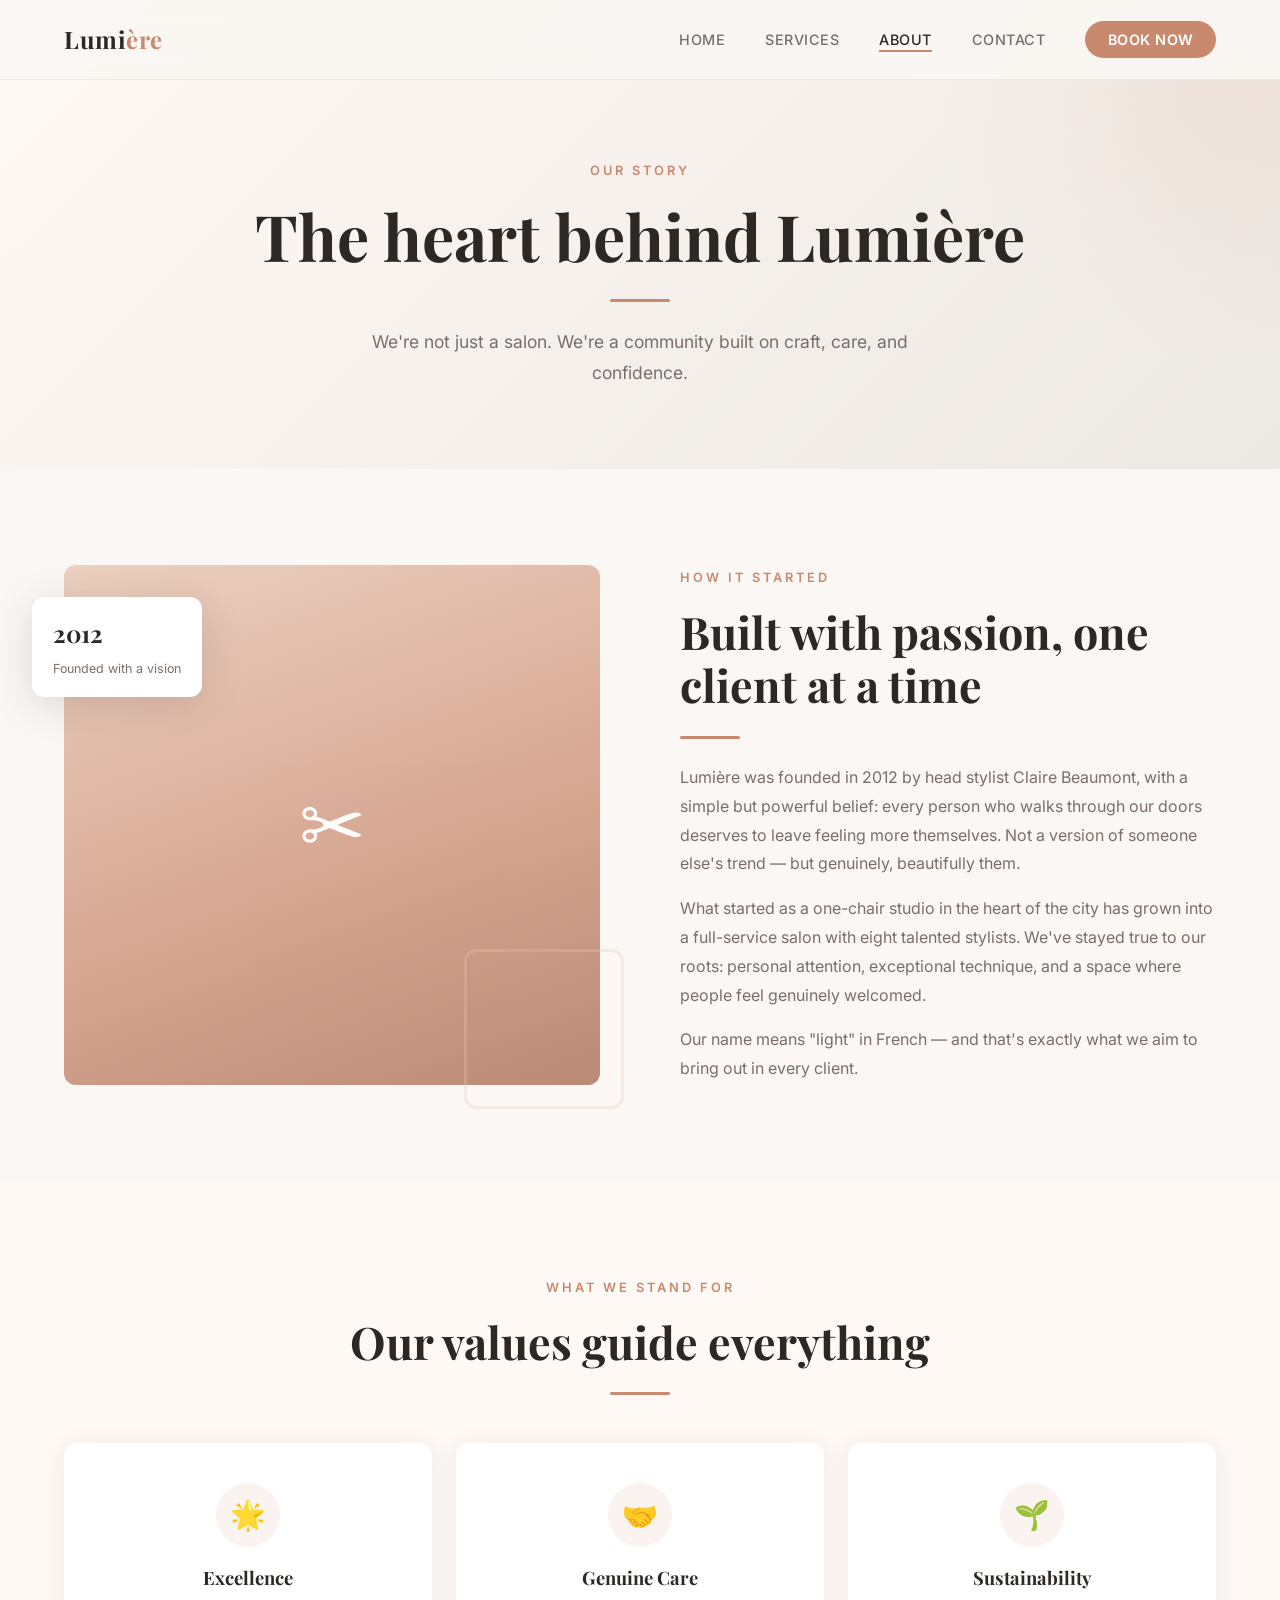
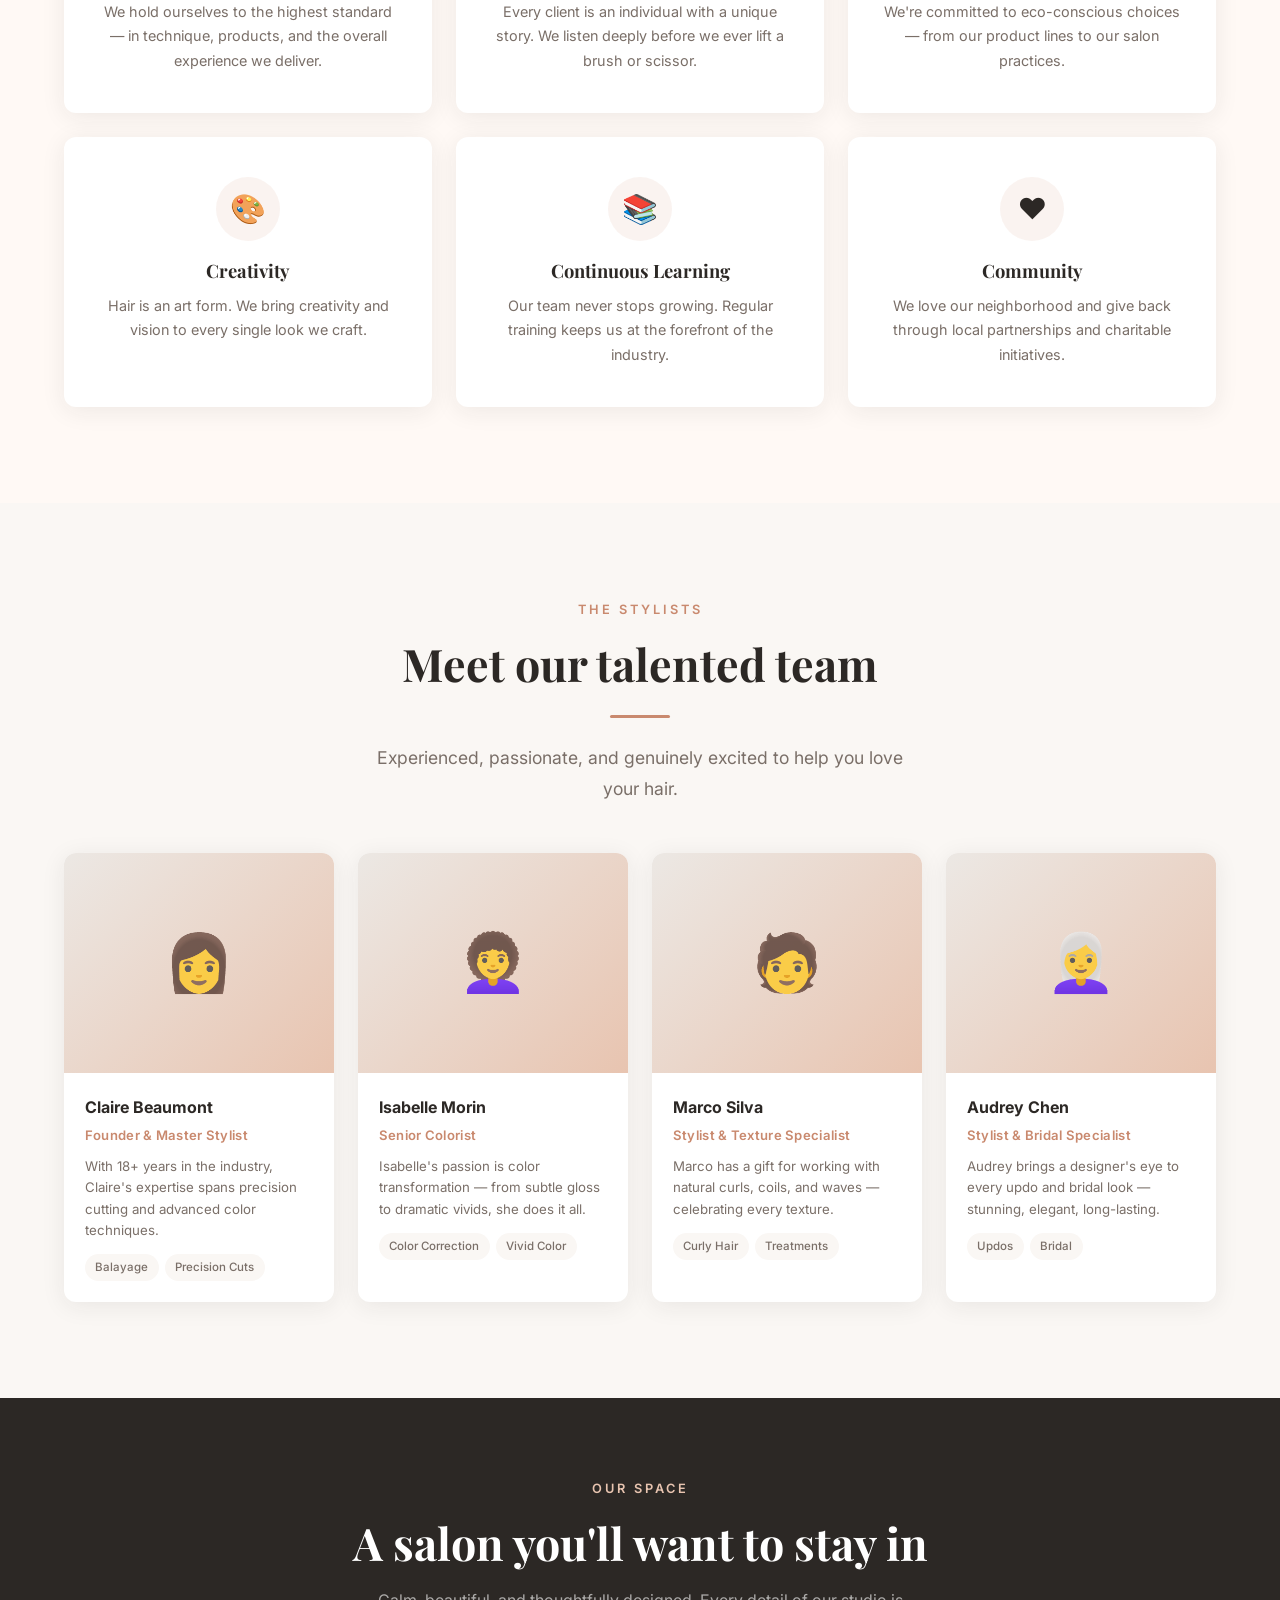
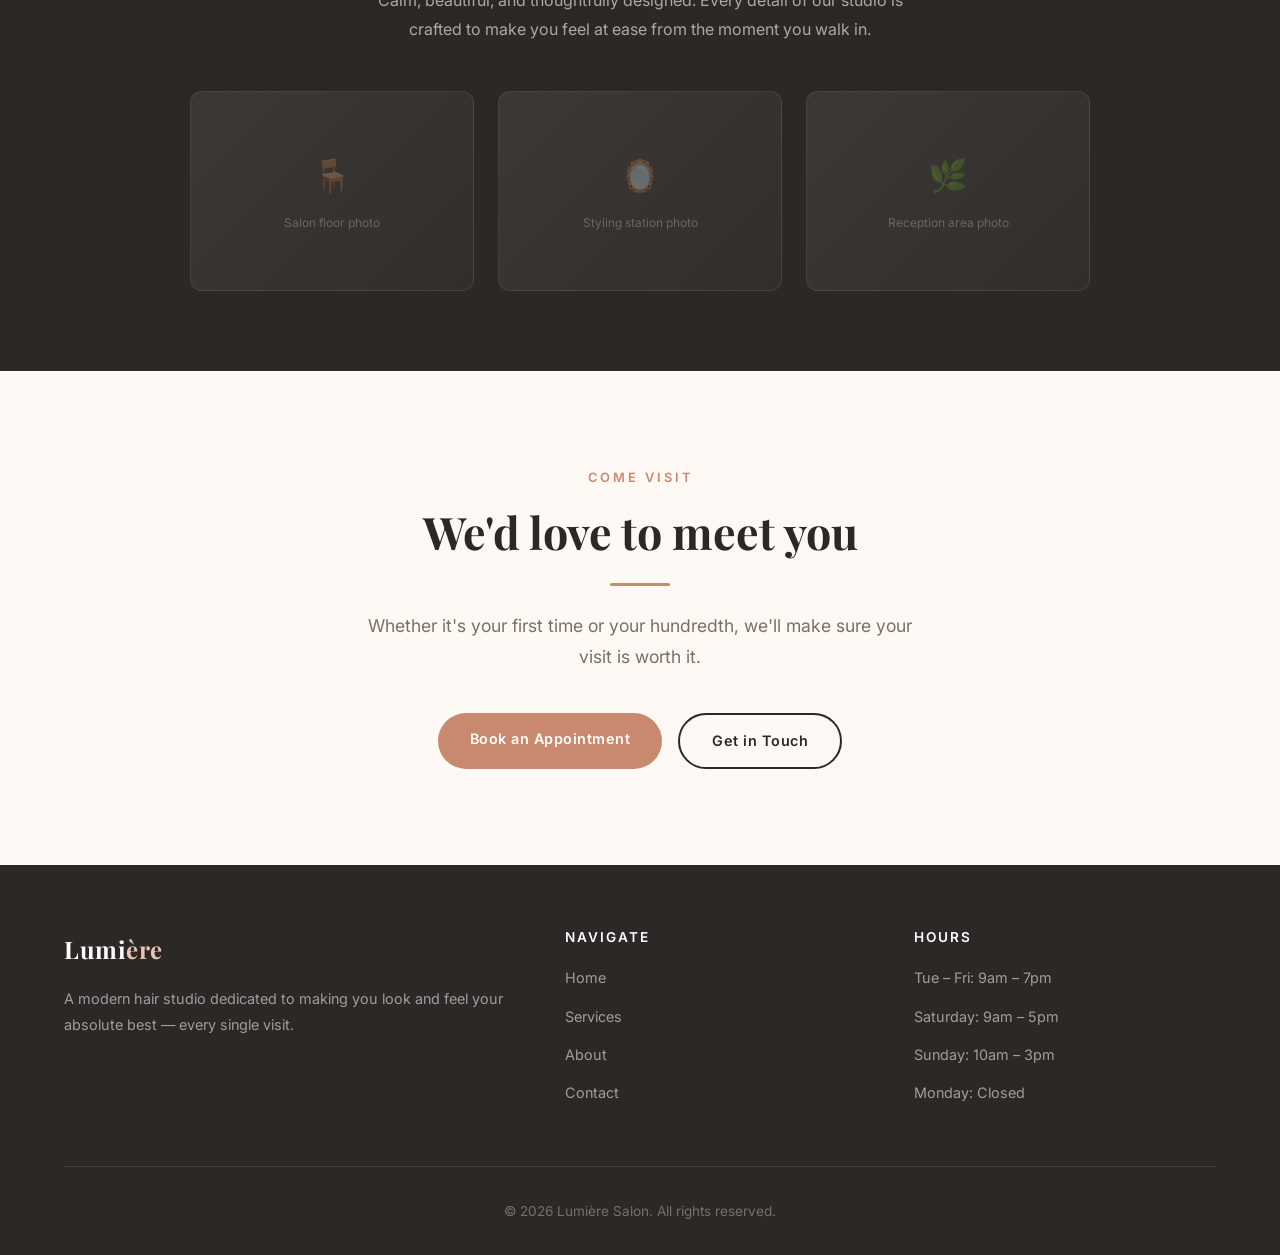
==== about.html @ b999a5ca "Add Lumière hair salon website (4 pages) Home, Services, About, and Contact pages with shared CSS an" ====
<!DOCTYPE html>
<html lang="en">
<head>
  <meta charset="UTF-8" />
  <meta name="viewport" content="width=device-width, initial-scale=1.0" />
  <title>About — Lumière Salon</title>
  <link rel="preconnect" href="https://fonts.googleapis.com" />
  <link href="https://fonts.googleapis.com/css2?family=Playfair+Display:wght@400;600;700&family=Inter:wght@300;400;500;600&display=swap" rel="stylesheet" />
  <link rel="stylesheet" href="styles.css" />
  <style>
    /* ===== STORY SECTION ===== */
    .story-grid {
      display: grid;
      grid-template-columns: 1fr 1fr;
      gap: 5rem;
      align-items: center;
      max-width: 1200px;
      margin: 0 auto;
    }

    .story-image {
      position: relative;
    }

    .story-img-main {
      width: 100%;
      height: 520px;
      background: linear-gradient(160deg, var(--blush) 0%, var(--rose) 60%, var(--deep-rose) 100%);
      border-radius: var(--radius);
      display: flex;
      flex-direction: column;
      align-items: center;
      justify-content: center;
      color: white;
      font-size: 5rem;
      opacity: 0.75;
    }

    .story-img-accent {
      position: absolute;
      bottom: -1.5rem;
      right: -1.5rem;
      width: 160px;
      height: 160px;
      border: 3px solid var(--blush);
      border-radius: var(--radius);
      opacity: 0.3;
    }

    .story-img-tag {
      position: absolute;
      top: 2rem;
      left: -2rem;
      background: white;
      border-radius: var(--radius);
      padding: 1rem 1.3rem;
      box-shadow: var(--shadow-hover);
    }

    .story-img-tag strong {
      display: block;
      font-size: 1.5rem;
      font-family: var(--font-serif);
      color: var(--charcoal);
    }

    .story-img-tag span {
      font-size: 0.78rem;
      color: var(--warm-gray);
    }

    .story-content .section-subtitle {
      margin-bottom: 1.5rem;
    }

    .story-content p + p {
      margin-top: 1rem;
    }

    /* ===== VALUES ===== */
    .values-section {
      background: var(--warm-white);
    }

    .values-grid {
      display: grid;
      grid-template-columns: repeat(3, 1fr);
      gap: 1.5rem;
      margin-top: 3rem;
    }

    .value-card {
      text-align: center;
      padding: 2.5rem 2rem;
      background: white;
      border-radius: var(--radius);
      box-shadow: var(--shadow);
      transition: transform var(--transition), box-shadow var(--transition);
    }

    .value-card:hover {
      transform: translateY(-6px);
      box-shadow: var(--shadow-hover);
    }

    .value-icon {
      width: 64px;
      height: 64px;
      background: rgba(201,137,110,0.1);
      border-radius: 50%;
      display: flex;
      align-items: center;
      justify-content: center;
      font-size: 1.8rem;
      margin: 0 auto 1.2rem;
    }

    .value-card h3 {
      margin-bottom: 0.7rem;
      font-size: 1.15rem;
    }

    .value-card p {
      font-size: 0.9rem;
      line-height: 1.7;
    }

    /* ===== TEAM ===== */
    .team-section {
      background: var(--cream);
    }

    .team-grid {
      display: grid;
      grid-template-columns: repeat(4, 1fr);
      gap: 1.5rem;
      margin-top: 3rem;
    }

    .team-card {
      background: white;
      border-radius: var(--radius);
      overflow: hidden;
      box-shadow: var(--shadow);
      transition: transform var(--transition), box-shadow var(--transition);
    }

    .team-card:hover {
      transform: translateY(-6px);
      box-shadow: var(--shadow-hover);
    }

    .team-photo {
      width: 100%;
      height: 220px;
      background: linear-gradient(135deg, var(--light-gray) 0%, var(--blush) 100%);
      display: flex;
      align-items: center;
      justify-content: center;
      font-size: 3.5rem;
      color: rgba(255,255,255,0.8);
    }

    .team-info {
      padding: 1.3rem;
    }

    .team-name {
      font-weight: 700;
      font-size: 1rem;
      color: var(--charcoal);
      margin-bottom: 0.2rem;
    }

    .team-role {
      font-size: 0.82rem;
      color: var(--rose);
      font-weight: 600;
      letter-spacing: 0.3px;
      margin-bottom: 0.6rem;
    }

    .team-bio {
      font-size: 0.83rem;
      color: var(--warm-gray);
      line-height: 1.6;
      margin: 0;
    }

    .team-specialty {
      display: flex;
      flex-wrap: wrap;
      gap: 0.4rem;
      margin-top: 0.8rem;
    }

    .specialty-tag {
      font-size: 0.72rem;
      background: var(--cream);
      color: var(--warm-gray);
      padding: 0.25rem 0.65rem;
      border-radius: 50px;
      font-weight: 500;
    }

    /* ===== STUDIO ===== */
    .studio-section {
      background: var(--charcoal);
      padding: 5rem 4rem;
      text-align: center;
    }

    .studio-section h2 {
      color: white;
      margin-bottom: 1rem;
    }

    .studio-section .section-label {
      color: var(--blush);
    }

    .studio-section p {
      color: rgba(255,255,255,0.6);
      max-width: 560px;
      margin: 0 auto 3rem;
    }

    .studio-grid {
      display: grid;
      grid-template-columns: repeat(3, 1fr);
      gap: 1.5rem;
      max-width: 900px;
      margin: 0 auto;
    }

    .studio-photo {
      height: 200px;
      border-radius: var(--radius);
      background: linear-gradient(135deg, rgba(255,255,255,0.08), rgba(255,255,255,0.03));
      border: 1px solid rgba(255,255,255,0.08);
      display: flex;
      align-items: center;
      justify-content: center;
      flex-direction: column;
      gap: 0.5rem;
      color: rgba(255,255,255,0.3);
      font-size: 2rem;
    }

    .studio-photo p {
      font-size: 0.75rem;
      color: rgba(255,255,255,0.25);
      margin: 0;
    }

    /* ===== RESPONSIVE ===== */
    @media (max-width: 1024px) {
      .team-grid {
        grid-template-columns: repeat(2, 1fr);
      }

      .values-grid {
        grid-template-columns: 1fr 1fr;
      }
    }

    @media (max-width: 768px) {
      .story-grid {
        grid-template-columns: 1fr;
        gap: 2.5rem;
      }

      .story-image {
        display: none;
      }

      .studio-grid {
        grid-template-columns: 1fr 1fr;
      }

      .studio-section {
        padding: 3.5rem 1.5rem;
      }
    }

    @media (max-width: 600px) {
      .team-grid {
        grid-template-columns: 1fr;
      }

      .values-grid {
        grid-template-columns: 1fr;
      }

      .studio-grid {
        grid-template-columns: 1fr;
      }
    }
  </style>
</head>
<body>

  <!-- NAVIGATION -->
  <nav>
    <a href="index.html" class="nav-logo">Lumi<span>ère</span></a>
    <ul class="nav-links" id="navLinks">
      <li><a href="index.html">Home</a></li>
      <li><a href="services.html">Services</a></li>
      <li><a href="about.html" class="active">About</a></li>
      <li><a href="contact.html">Contact</a></li>
      <li><a href="contact.html#booking" class="nav-cta">Book Now</a></li>
    </ul>
    <div class="hamburger" id="hamburger" onclick="toggleNav()">
      <span></span><span></span><span></span>
    </div>
  </nav>

  <!-- PAGE HERO -->
  <section class="page-hero">
    <div class="section-label">Our Story</div>
    <h1>The heart behind Lumière</h1>
    <div class="divider"></div>
    <p class="section-subtitle">We're not just a salon. We're a community built on craft, care, and confidence.</p>
  </section>

  <!-- STORY -->
  <section class="section">
    <div class="story-grid">
      <div class="story-image">
        <div class="story-img-main">✂</div>
        <div class="story-img-accent"></div>
        <div class="story-img-tag">
          <strong>2012</strong>
          <span>Founded with a vision</span>
        </div>
      </div>
      <div class="story-content fade-in">
        <div class="section-label">How It Started</div>
        <h2 class="section-title">Built with passion, one client at a time</h2>
        <div class="divider divider-left"></div>
        <p>Lumière was founded in 2012 by head stylist Claire Beaumont, with a simple but powerful belief: every person who walks through our doors deserves to leave feeling more themselves. Not a version of someone else's trend — but genuinely, beautifully them.</p>
        <p>What started as a one-chair studio in the heart of the city has grown into a full-service salon with eight talented stylists. We've stayed true to our roots: personal attention, exceptional technique, and a space where people feel genuinely welcomed.</p>
        <p>Our name means "light" in French — and that's exactly what we aim to bring out in every client.</p>
      </div>
    </div>
  </section>

  <!-- VALUES -->
  <section class="section values-section">
    <div class="container">
      <div class="text-center">
        <div class="section-label">What We Stand For</div>
        <h2 class="section-title">Our values guide everything</h2>
        <div class="divider"></div>
      </div>
      <div class="values-grid">
        <div class="value-card fade-in">
          <div class="value-icon">🌟</div>
          <h3>Excellence</h3>
          <p>We hold ourselves to the highest standard — in technique, products, and the overall experience we deliver.</p>
        </div>
        <div class="value-card fade-in">
          <div class="value-icon">🤝</div>
          <h3>Genuine Care</h3>
          <p>Every client is an individual with a unique story. We listen deeply before we ever lift a brush or scissor.</p>
        </div>
        <div class="value-card fade-in">
          <div class="value-icon">🌱</div>
          <h3>Sustainability</h3>
          <p>We're committed to eco-conscious choices — from our product lines to our salon practices.</p>
        </div>
        <div class="value-card fade-in">
          <div class="value-icon">🎨</div>
          <h3>Creativity</h3>
          <p>Hair is an art form. We bring creativity and vision to every single look we craft.</p>
        </div>
        <div class="value-card fade-in">
          <div class="value-icon">📚</div>
          <h3>Continuous Learning</h3>
          <p>Our team never stops growing. Regular training keeps us at the forefront of the industry.</p>
        </div>
        <div class="value-card fade-in">
          <div class="value-icon">❤️</div>
          <h3>Community</h3>
          <p>We love our neighborhood and give back through local partnerships and charitable initiatives.</p>
        </div>
      </div>
    </div>
  </section>

  <!-- TEAM -->
  <section class="section team-section">
    <div class="container">
      <div class="text-center">
        <div class="section-label">The Stylists</div>
        <h2 class="section-title">Meet our talented team</h2>
        <div class="divider"></div>
        <p class="section-subtitle">Experienced, passionate, and genuinely excited to help you love your hair.</p>
      </div>
      <div class="team-grid">
        <div class="team-card fade-in">
          <div class="team-photo">👩</div>
          <div class="team-info">
            <div class="team-name">Claire Beaumont</div>
            <div class="team-role">Founder & Master Stylist</div>
            <p class="team-bio">With 18+ years in the industry, Claire's expertise spans precision cutting and advanced color techniques.</p>
            <div class="team-specialty">
              <span class="specialty-tag">Balayage</span>
              <span class="specialty-tag">Precision Cuts</span>
            </div>
          </div>
        </div>
        <div class="team-card fade-in">
          <div class="team-photo">👩‍🦱</div>
          <div class="team-info">
            <div class="team-name">Isabelle Morin</div>
            <div class="team-role">Senior Colorist</div>
            <p class="team-bio">Isabelle's passion is color transformation — from subtle gloss to dramatic vivids, she does it all.</p>
            <div class="team-specialty">
              <span class="specialty-tag">Color Correction</span>
              <span class="specialty-tag">Vivid Color</span>
            </div>
          </div>
        </div>
        <div class="team-card fade-in">
          <div class="team-photo">🧑</div>
          <div class="team-info">
            <div class="team-name">Marco Silva</div>
            <div class="team-role">Stylist & Texture Specialist</div>
            <p class="team-bio">Marco has a gift for working with natural curls, coils, and waves — celebrating every texture.</p>
            <div class="team-specialty">
              <span class="specialty-tag">Curly Hair</span>
              <span class="specialty-tag">Treatments</span>
            </div>
          </div>
        </div>
        <div class="team-card fade-in">
          <div class="team-photo">👩‍🦳</div>
          <div class="team-info">
            <div class="team-name">Audrey Chen</div>
            <div class="team-role">Stylist & Bridal Specialist</div>
            <p class="team-bio">Audrey brings a designer's eye to every updo and bridal look — stunning, elegant, long-lasting.</p>
            <div class="team-specialty">
              <span class="specialty-tag">Updos</span>
              <span class="specialty-tag">Bridal</span>
            </div>
          </div>
        </div>
      </div>
    </div>
  </section>

  <!-- STUDIO PHOTOS -->
  <section class="studio-section">
    <div class="section-label">Our Space</div>
    <h2>A salon you'll want to stay in</h2>
    <p>Calm, beautiful, and thoughtfully designed. Every detail of our studio is crafted to make you feel at ease from the moment you walk in.</p>
    <div class="studio-grid">
      <div class="studio-photo fade-in">
        <div>🪑</div>
        <p>Salon floor photo</p>
      </div>
      <div class="studio-photo fade-in">
        <div>🪞</div>
        <p>Styling station photo</p>
      </div>
      <div class="studio-photo fade-in">
        <div>🌿</div>
        <p>Reception area photo</p>
      </div>
    </div>
  </section>

  <!-- CTA -->
  <section class="section text-center" style="background: var(--warm-white);">
    <div class="container">
      <div class="section-label">Come Visit</div>
      <h2 class="section-title">We'd love to meet you</h2>
      <div class="divider"></div>
      <p class="section-subtitle">Whether it's your first time or your hundredth, we'll make sure your visit is worth it.</p>
      <div style="display:flex; gap:1rem; justify-content:center; flex-wrap:wrap;">
        <a href="contact.html#booking" class="btn btn-primary">Book an Appointment</a>
        <a href="contact.html" class="btn btn-outline">Get in Touch</a>
      </div>
    </div>
  </section>

  <!-- FOOTER -->
  <footer>
    <div class="footer-grid">
      <div class="footer-brand">
        <a href="index.html" class="nav-logo">Lumi<span style="color:var(--blush)">ère</span></a>
        <p>A modern hair studio dedicated to making you look and feel your absolute best — every single visit.</p>
      </div>
      <div class="footer-col">
        <h4>Navigate</h4>
        <ul>
          <li><a href="index.html">Home</a></li>
          <li><a href="services.html">Services</a></li>
          <li><a href="about.html">About</a></li>
          <li><a href="contact.html">Contact</a></li>
        </ul>
      </div>
      <div class="footer-col">
        <h4>Hours</h4>
        <ul>
          <li><a>Tue – Fri: 9am – 7pm</a></li>
          <li><a>Saturday: 9am – 5pm</a></li>
          <li><a>Sunday: 10am – 3pm</a></li>
          <li><a>Monday: Closed</a></li>
        </ul>
      </div>
    </div>
    <div class="footer-bottom">
      <p>© 2026 Lumière Salon. All rights reserved.</p>
    </div>
  </footer>

  <script src="main.js"></script>
</body>
</html>
---- styles.css ----
/* ===== RESET & BASE ===== */
*, *::before, *::after {
  box-sizing: border-box;
  margin: 0;
  padding: 0;
}

:root {
  --cream: #faf7f4;
  --warm-white: #fff9f5;
  --blush: #e8c4b0;
  --rose: #c9896e;
  --deep-rose: #a5664d;
  --charcoal: #2c2825;
  --warm-gray: #7a6f68;
  --light-gray: #ece8e4;
  --gold: #c9a96e;

  --font-serif: 'Playfair Display', Georgia, serif;
  --font-sans: 'Inter', 'Helvetica Neue', Arial, sans-serif;

  --transition: 0.3s ease;
  --shadow: 0 4px 24px rgba(44, 40, 37, 0.08);
  --shadow-hover: 0 8px 40px rgba(44, 40, 37, 0.15);
  --radius: 12px;
}

html {
  scroll-behavior: smooth;
}

body {
  font-family: var(--font-sans);
  background-color: var(--cream);
  color: var(--charcoal);
  line-height: 1.7;
  font-size: 16px;
}

img {
  max-width: 100%;
  display: block;
}

a {
  color: inherit;
  text-decoration: none;
}

/* ===== TYPOGRAPHY ===== */
h1, h2, h3, h4 {
  font-family: var(--font-serif);
  line-height: 1.2;
  color: var(--charcoal);
}

h1 { font-size: clamp(2.5rem, 5vw, 4rem); }
h2 { font-size: clamp(1.8rem, 3.5vw, 2.8rem); }
h3 { font-size: clamp(1.2rem, 2vw, 1.6rem); }

p {
  color: var(--warm-gray);
  line-height: 1.8;
}

/* ===== NAVIGATION ===== */
nav {
  position: fixed;
  top: 0;
  left: 0;
  right: 0;
  z-index: 100;
  display: flex;
  align-items: center;
  justify-content: space-between;
  padding: 1.2rem 4rem;
  background: rgba(250, 247, 244, 0.92);
  backdrop-filter: blur(12px);
  border-bottom: 1px solid rgba(232, 196, 176, 0.3);
  transition: var(--transition);
}

.nav-logo {
  font-family: var(--font-serif);
  font-size: 1.5rem;
  font-weight: 700;
  color: var(--charcoal);
  letter-spacing: 0.5px;
}

.nav-logo span {
  color: var(--rose);
}

.nav-links {
  display: flex;
  list-style: none;
  gap: 2.5rem;
  align-items: center;
}

.nav-links a {
  font-size: 0.9rem;
  font-weight: 500;
  letter-spacing: 0.5px;
  text-transform: uppercase;
  color: var(--warm-gray);
  transition: color var(--transition);
  position: relative;
}

.nav-links a::after {
  content: '';
  position: absolute;
  bottom: -4px;
  left: 0;
  width: 0;
  height: 2px;
  background: var(--rose);
  transition: width var(--transition);
}

.nav-links a:hover,
.nav-links a.active {
  color: var(--charcoal);
}

.nav-links a:hover::after,
.nav-links a.active::after {
  width: 100%;
}

.nav-cta {
  background: var(--rose) !important;
  color: white !important;
  padding: 0.6rem 1.4rem;
  border-radius: 50px;
  font-weight: 600 !important;
  transition: background var(--transition), transform var(--transition) !important;
}

.nav-cta:hover {
  background: var(--deep-rose) !important;
  transform: translateY(-1px);
}

.nav-cta::after {
  display: none !important;
}

.hamburger {
  display: none;
  flex-direction: column;
  gap: 5px;
  cursor: pointer;
  padding: 4px;
}

.hamburger span {
  display: block;
  width: 24px;
  height: 2px;
  background: var(--charcoal);
  transition: var(--transition);
}

/* ===== BUTTONS ===== */
.btn {
  display: inline-block;
  padding: 0.85rem 2rem;
  border-radius: 50px;
  font-weight: 600;
  font-size: 0.9rem;
  letter-spacing: 0.5px;
  cursor: pointer;
  transition: all var(--transition);
  border: none;
}

.btn-primary {
  background: var(--rose);
  color: white;
}

.btn-primary:hover {
  background: var(--deep-rose);
  transform: translateY(-2px);
  box-shadow: 0 6px 20px rgba(201, 137, 110, 0.4);
}

.btn-outline {
  background: transparent;
  color: var(--charcoal);
  border: 2px solid var(--charcoal);
}

.btn-outline:hover {
  background: var(--charcoal);
  color: white;
  transform: translateY(-2px);
}

.btn-light {
  background: white;
  color: var(--charcoal);
}

.btn-light:hover {
  background: var(--cream);
  transform: translateY(-2px);
  box-shadow: var(--shadow-hover);
}

/* ===== SECTION LAYOUT ===== */
.section {
  padding: 6rem 4rem;
}

.section-sm {
  padding: 4rem 4rem;
}

.container {
  max-width: 1200px;
  margin: 0 auto;
}

.section-label {
  font-size: 0.8rem;
  font-weight: 600;
  letter-spacing: 3px;
  text-transform: uppercase;
  color: var(--rose);
  margin-bottom: 1rem;
}

.section-title {
  margin-bottom: 1.2rem;
}

.section-subtitle {
  font-size: 1.1rem;
  max-width: 560px;
  margin-bottom: 2.5rem;
}

.text-center {
  text-align: center;
}

.text-center .section-subtitle {
  margin-left: auto;
  margin-right: auto;
}

/* ===== PAGE HERO (inner pages) ===== */
.page-hero {
  padding: 10rem 4rem 5rem;
  background: linear-gradient(135deg, var(--warm-white) 0%, var(--light-gray) 100%);
  text-align: center;
  position: relative;
  overflow: hidden;
}

.page-hero::before {
  content: '';
  position: absolute;
  top: -50%;
  right: -20%;
  width: 600px;
  height: 600px;
  border-radius: 50%;
  background: radial-gradient(circle, rgba(232,196,176,0.25) 0%, transparent 70%);
}

.page-hero .section-subtitle {
  margin: 0 auto;
}

/* ===== DIVIDER ===== */
.divider {
  width: 60px;
  height: 3px;
  background: var(--rose);
  border-radius: 2px;
  margin: 1.5rem auto;
}

.divider-left {
  margin-left: 0;
}

/* ===== CARDS ===== */
.card {
  background: white;
  border-radius: var(--radius);
  padding: 2rem;
  box-shadow: var(--shadow);
  transition: transform var(--transition), box-shadow var(--transition);
}

.card:hover {
  transform: translateY(-6px);
  box-shadow: var(--shadow-hover);
}

/* ===== FOOTER ===== */
footer {
  background: var(--charcoal);
  color: rgba(255,255,255,0.7);
  padding: 4rem 4rem 2rem;
}

.footer-grid {
  display: grid;
  grid-template-columns: 1.5fr 1fr 1fr;
  gap: 3rem;
  max-width: 1200px;
  margin: 0 auto 3rem;
}

.footer-brand .nav-logo {
  color: white;
  display: block;
  margin-bottom: 1rem;
}

.footer-brand p {
  color: rgba(255,255,255,0.55);
  font-size: 0.9rem;
  line-height: 1.8;
}

.footer-col h4 {
  color: white;
  font-family: var(--font-sans);
  font-size: 0.85rem;
  font-weight: 600;
  letter-spacing: 2px;
  text-transform: uppercase;
  margin-bottom: 1.2rem;
}

.footer-col ul {
  list-style: none;
}

.footer-col ul li {
  margin-bottom: 0.7rem;
}

.footer-col ul li a {
  color: rgba(255,255,255,0.55);
  font-size: 0.9rem;
  transition: color var(--transition);
}

.footer-col ul li a:hover {
  color: var(--blush);
}

.footer-bottom {
  border-top: 1px solid rgba(255,255,255,0.1);
  padding-top: 2rem;
  text-align: center;
  font-size: 0.85rem;
  color: rgba(255,255,255,0.35);
  max-width: 1200px;
  margin: 0 auto;
}

/* ===== ANIMATIONS ===== */
.fade-in {
  opacity: 0;
  transform: translateY(24px);
  transition: opacity 0.7s ease, transform 0.7s ease;
}

.fade-in.visible {
  opacity: 1;
  transform: translateY(0);
}

/* ===== RESPONSIVE ===== */
@media (max-width: 900px) {
  nav {
    padding: 1.2rem 2rem;
  }

  .nav-links {
    display: none;
    flex-direction: column;
    position: absolute;
    top: 100%;
    left: 0;
    right: 0;
    background: var(--cream);
    padding: 2rem;
    gap: 1.5rem;
    border-bottom: 1px solid var(--light-gray);
    box-shadow: var(--shadow);
  }

  .nav-links.open {
    display: flex;
  }

  .hamburger {
    display: flex;
  }

  .section, .section-sm {
    padding: 4rem 2rem;
  }

  .page-hero {
    padding: 8rem 2rem 4rem;
  }

  .footer-grid {
    grid-template-columns: 1fr 1fr;
    padding: 0 0;
  }

  footer {
    padding: 3rem 2rem 2rem;
  }
}

@media (max-width: 600px) {
  .footer-grid {
    grid-template-columns: 1fr;
  }

  .section, .section-sm {
    padding: 3rem 1.5rem;
  }
}
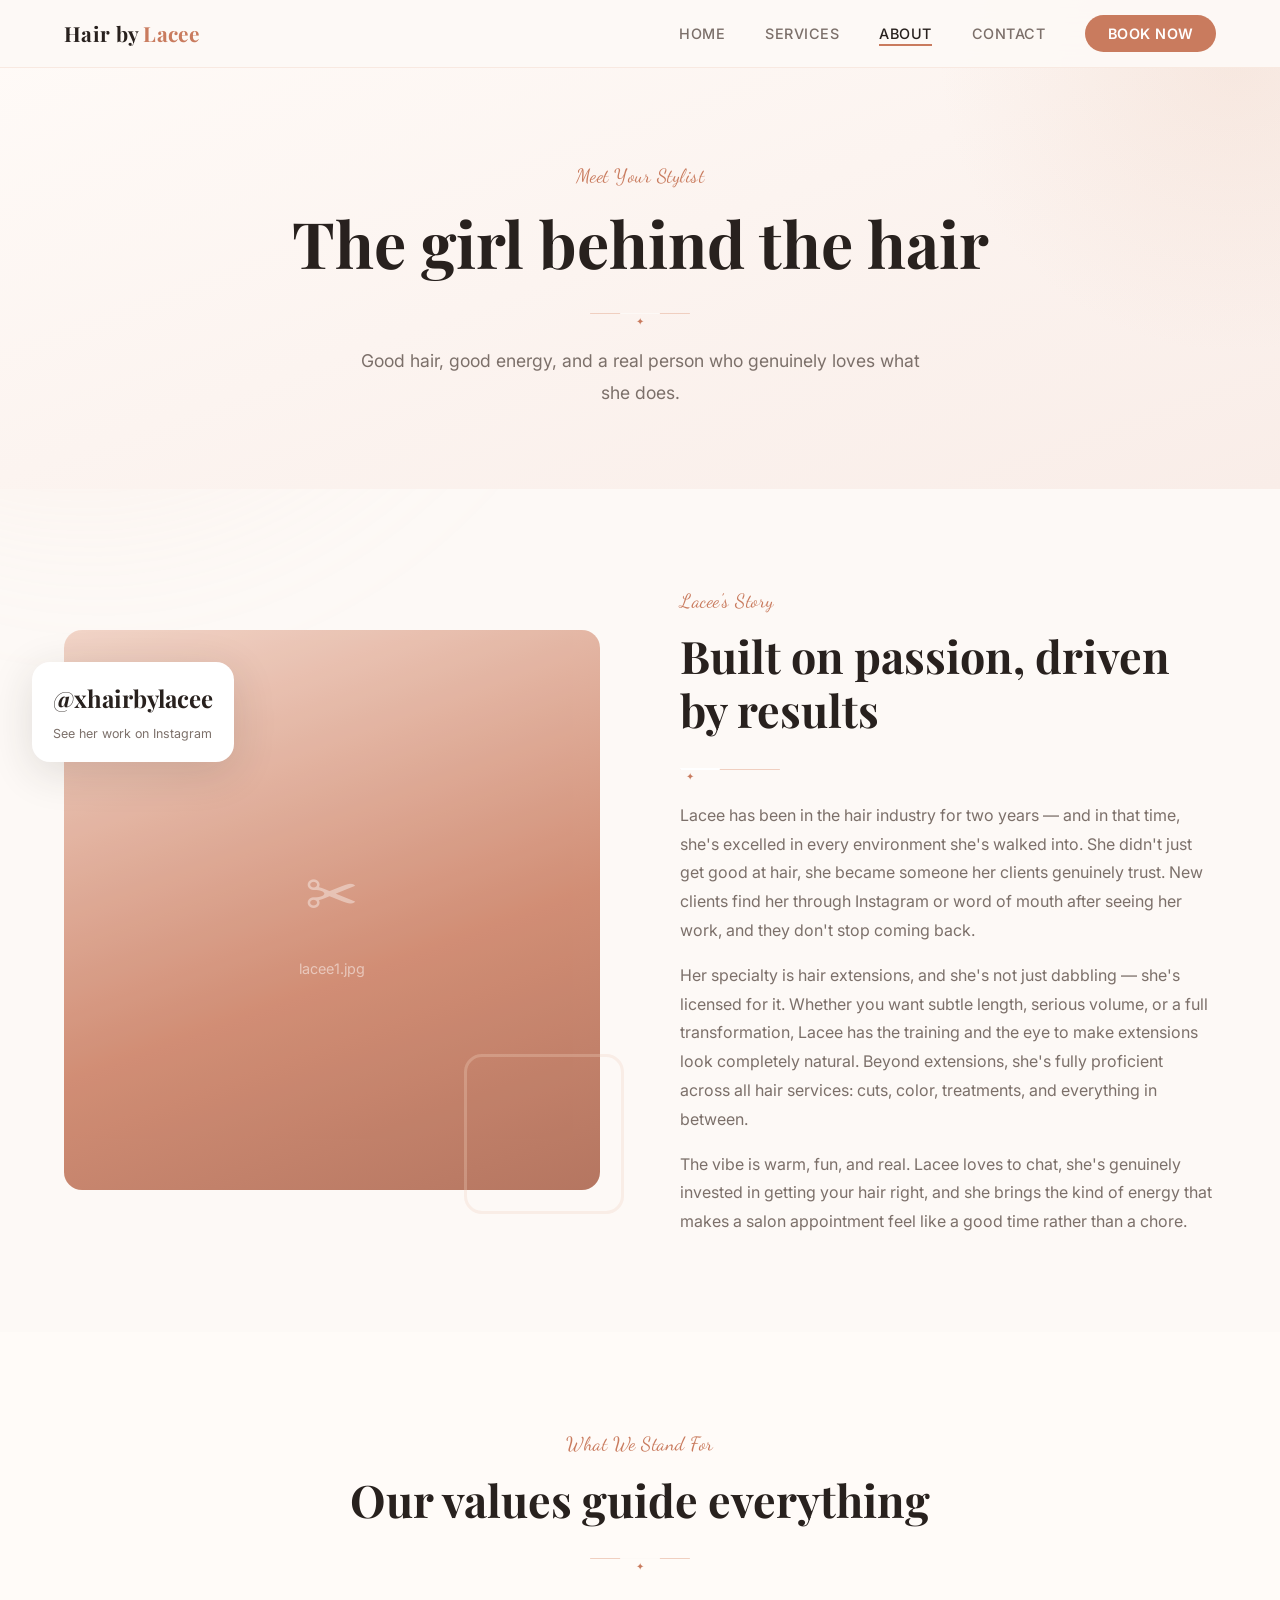
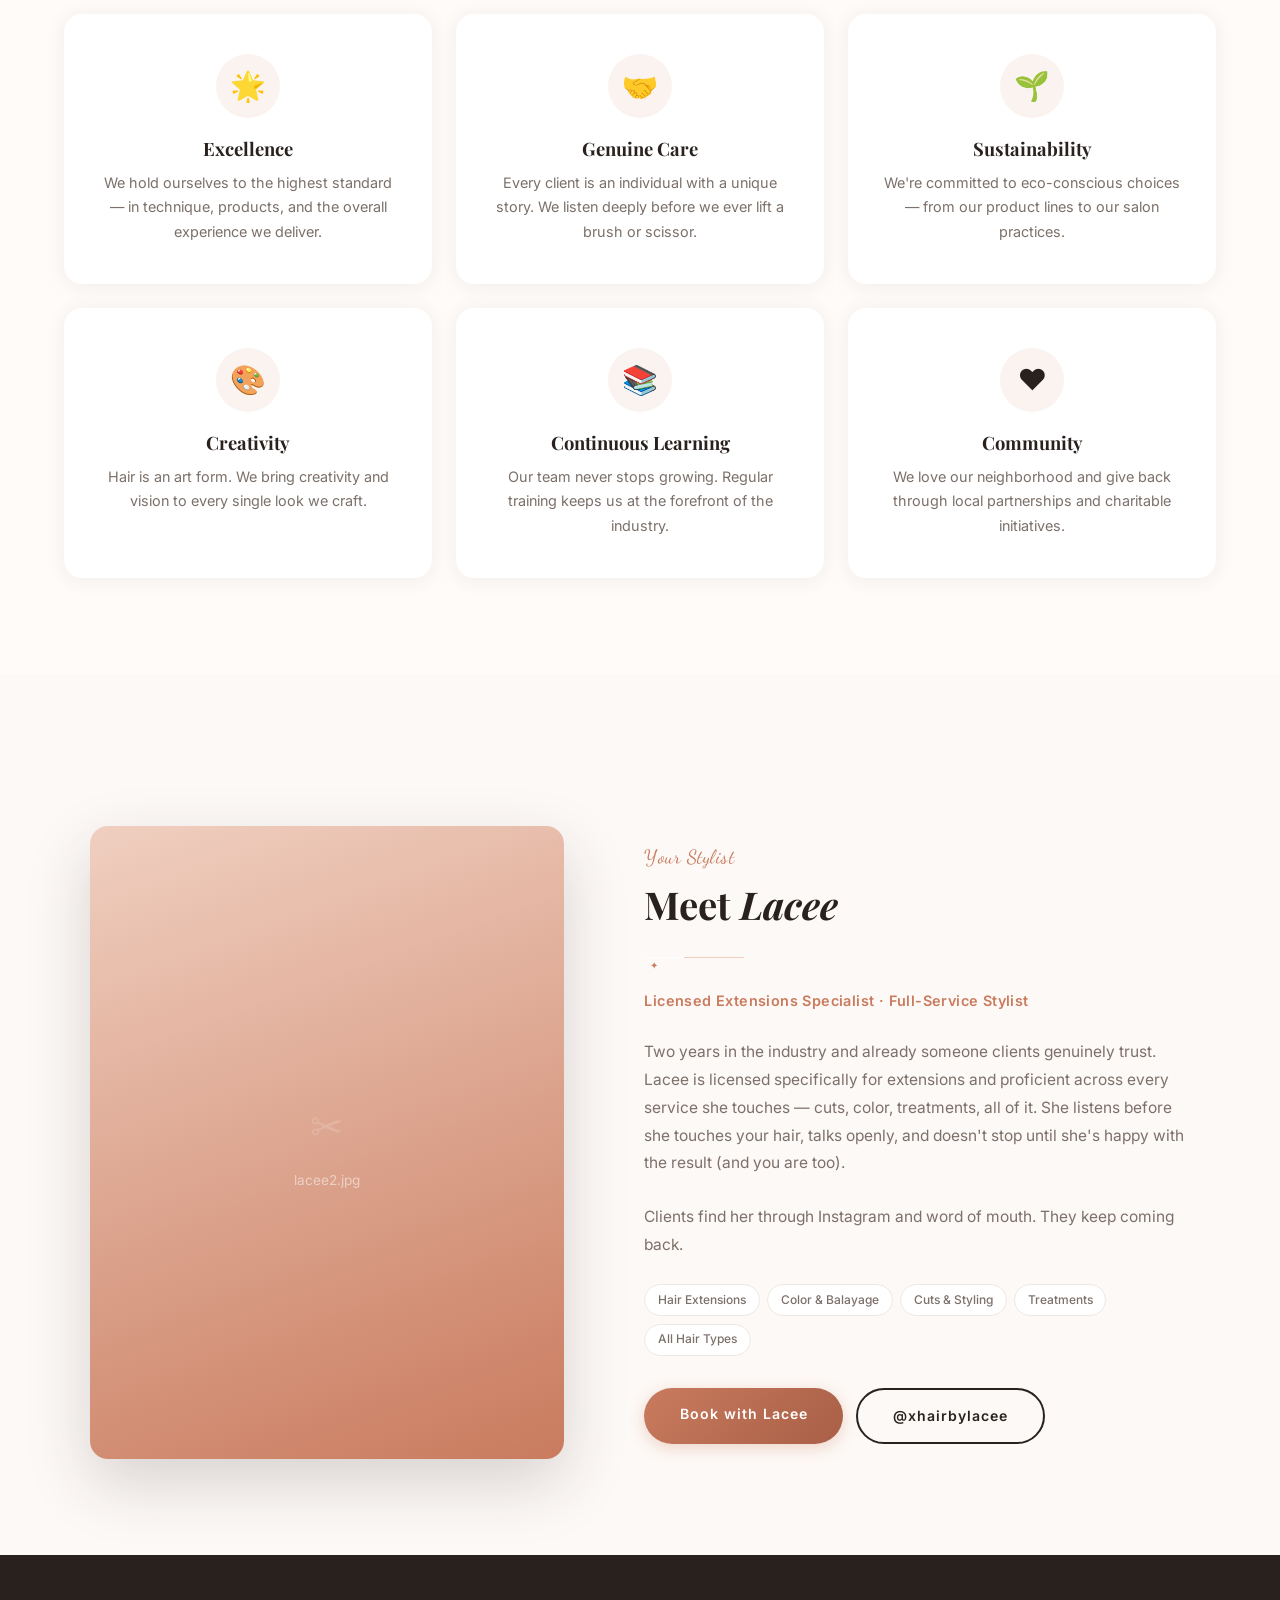
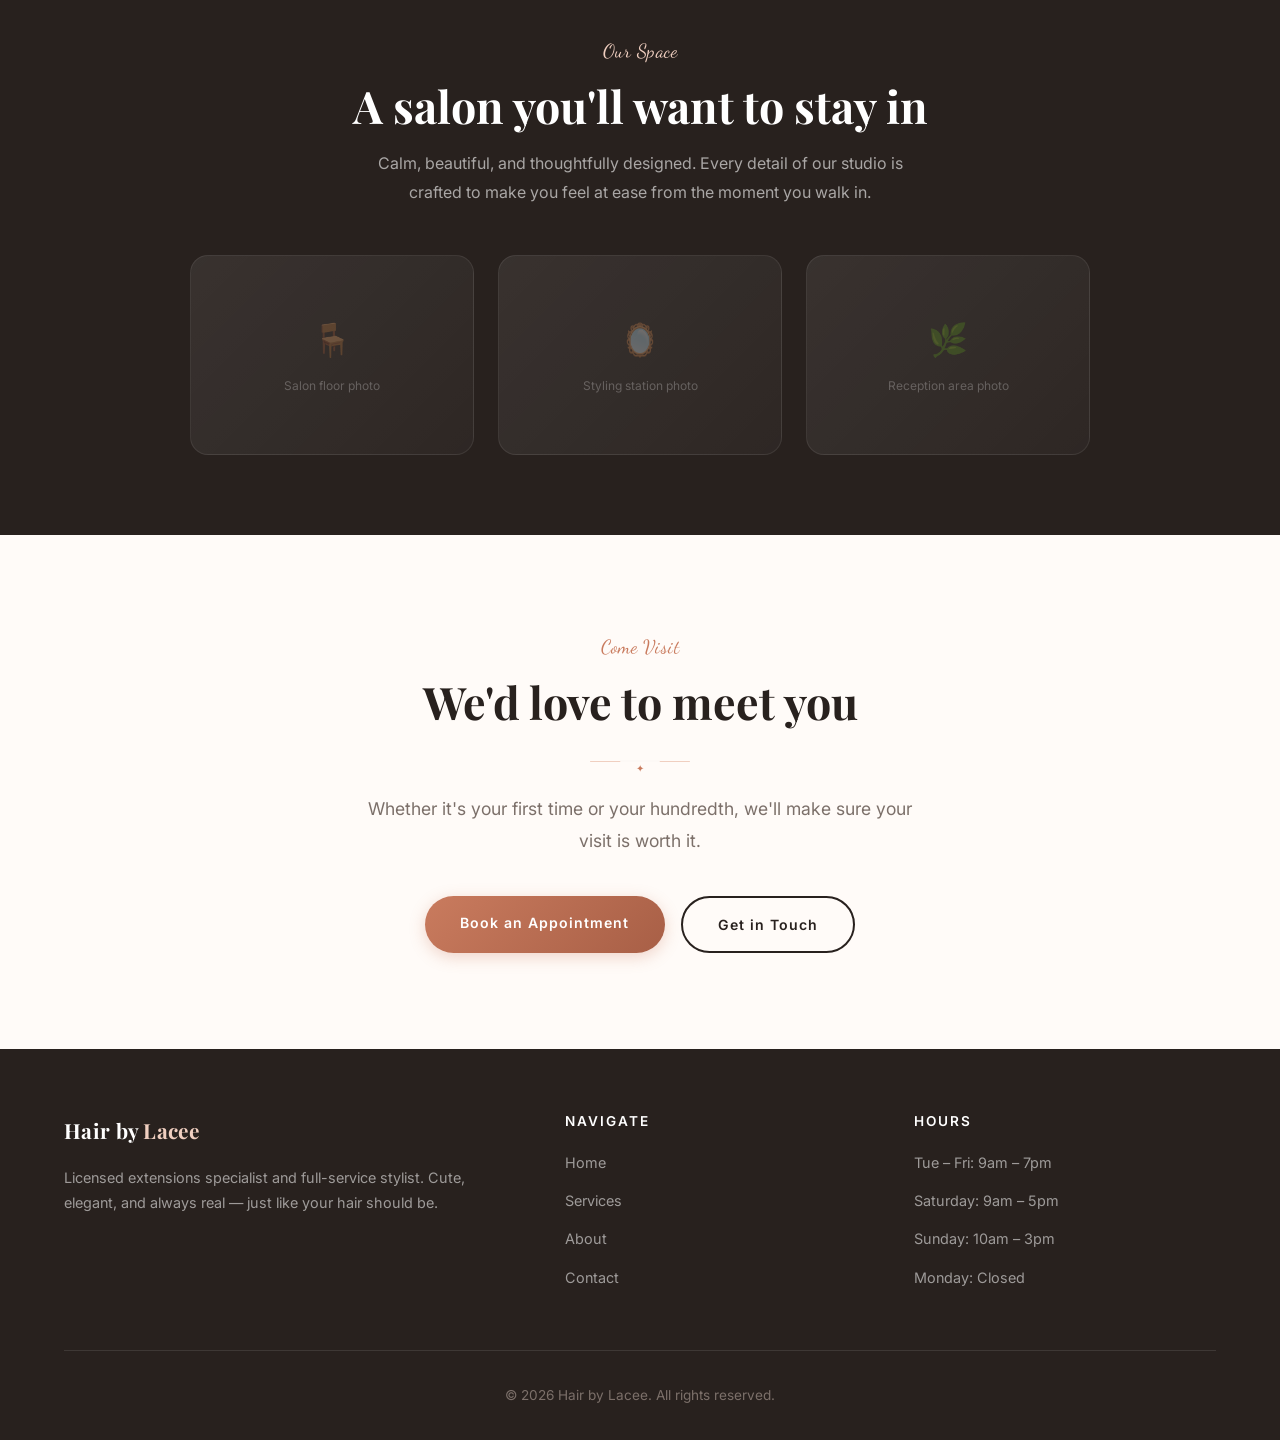
==== commit d7dae8f6: "Add hero photo collage, portfolio gallery, and Lacee portraits - Redesigned hero with 3-column stagg" ====
--- a/about.html
+++ b/about.html
@@ -3,9 +3,9 @@
 <head>
   <meta charset="UTF-8" />
   <meta name="viewport" content="width=device-width, initial-scale=1.0" />
-  <title>About — Lumière Salon</title>
+  <title>About — Hair by Lacee</title>
   <link rel="preconnect" href="https://fonts.googleapis.com" />
-  <link href="https://fonts.googleapis.com/css2?family=Playfair+Display:wght@400;600;700&family=Inter:wght@300;400;500;600&display=swap" rel="stylesheet" />
+  <link href="https://fonts.googleapis.com/css2?family=Playfair+Display:ital,wght@0,400;0,600;0,700;1,400&family=Dancing+Script:wght@600&family=Inter:wght@300;400;500;600&display=swap" rel="stylesheet" />
   <link rel="stylesheet" href="styles.css" />
   <style>
     /* ===== STORY SECTION ===== */
@@ -24,16 +24,27 @@
 
     .story-img-main {
       width: 100%;
-      height: 520px;
-      background: linear-gradient(160deg, var(--blush) 0%, var(--rose) 60%, var(--deep-rose) 100%);
+      height: 560px;
       border-radius: var(--radius);
+      overflow: hidden;
       display: flex;
       flex-direction: column;
       align-items: center;
       justify-content: center;
+      background: linear-gradient(160deg, var(--blush) 0%, var(--rose) 60%, var(--deep-rose) 100%);
       color: white;
-      font-size: 5rem;
-      opacity: 0.75;
+      font-size: 2rem;
+      opacity: 0.85;
+    }
+
+    /* When story-img-main contains a real photo */
+    .story-img-main img {
+      width: 100%;
+      height: 100%;
+      object-fit: cover;
+      object-position: center top;
+      display: block;
+      filter: brightness(1.04) contrast(1.16) saturate(1.18) sepia(0.07) hue-rotate(-5deg);
     }
 
     .story-img-accent {
@@ -125,82 +136,112 @@
       line-height: 1.7;
     }
 
-    /* ===== TEAM ===== */
+    /* ===== MEET LACEE ===== */
     .team-section {
       background: var(--cream);
     }
 
-    .team-grid {
+    .meet-lacee-grid {
       display: grid;
-      grid-template-columns: repeat(4, 1fr);
-      gap: 1.5rem;
-      margin-top: 3rem;
-    }
-
-    .team-card {
-      background: white;
+      grid-template-columns: 1fr 1.15fr;
+      gap: 5rem;
+      align-items: center;
+      max-width: 1100px;
+      margin: 3.5rem auto 0;
+    }
+
+    .meet-lacee-photo-wrap {
+      position: relative;
       border-radius: var(--radius);
       overflow: hidden;
-      box-shadow: var(--shadow);
-      transition: transform var(--transition), box-shadow var(--transition);
-    }
-
-    .team-card:hover {
-      transform: translateY(-6px);
-      box-shadow: var(--shadow-hover);
-    }
-
-    .team-photo {
+      aspect-ratio: 3 / 4;
+      box-shadow: 0 24px 64px rgba(44,40,37,0.18);
+    }
+
+    .meet-lacee-photo-wrap img {
       width: 100%;
-      height: 220px;
-      background: linear-gradient(135deg, var(--light-gray) 0%, var(--blush) 100%);
+      height: 100%;
+      object-fit: cover;
+      object-position: center top;
+      display: block;
+      filter: brightness(1.05) contrast(1.14) saturate(1.14) sepia(0.06) hue-rotate(-4deg);
+      transition: transform 0.5s ease;
+    }
+
+    .meet-lacee-photo-wrap:hover img {
+      transform: scale(1.03);
+    }
+
+    /* Placeholder */
+    .meet-photo-ph {
+      width: 100%;
+      height: 100%;
+      background: linear-gradient(160deg, var(--blush) 0%, var(--rose) 100%);
       display: flex;
+      flex-direction: column;
       align-items: center;
       justify-content: center;
-      font-size: 3.5rem;
-      color: rgba(255,255,255,0.8);
-    }
-
-    .team-info {
-      padding: 1.3rem;
-    }
-
-    .team-name {
-      font-weight: 700;
-      font-size: 1rem;
-      color: var(--charcoal);
-      margin-bottom: 0.2rem;
-    }
-
-    .team-role {
-      font-size: 0.82rem;
+      color: rgba(255,255,255,0.5);
+      font-family: var(--font-sans);
+      font-size: 0.85rem;
+      gap: 0.5rem;
+    }
+    .meet-photo-ph span { font-size: 2.5rem; opacity: 0.3; }
+
+    .meet-lacee-content .section-label {
+      margin-bottom: 0.6rem;
+    }
+
+    .meet-lacee-content h2 {
+      font-size: clamp(2rem, 3vw, 3rem);
+      margin-bottom: 0.5rem;
+      line-height: 1.1;
+    }
+
+    .meet-lacee-role {
+      font-size: 0.9rem;
       color: var(--rose);
       font-weight: 600;
-      letter-spacing: 0.3px;
-      margin-bottom: 0.6rem;
-    }
-
-    .team-bio {
-      font-size: 0.83rem;
+      letter-spacing: 0.4px;
+      margin-bottom: 1.5rem;
+    }
+
+    .meet-lacee-bio {
+      font-size: 0.97rem;
       color: var(--warm-gray);
-      line-height: 1.6;
-      margin: 0;
+      line-height: 1.8;
+      margin-bottom: 1.6rem;
     }
 
     .team-specialty {
       display: flex;
       flex-wrap: wrap;
-      gap: 0.4rem;
-      margin-top: 0.8rem;
+      gap: 0.45rem;
+      margin-bottom: 2rem;
     }
 
     .specialty-tag {
-      font-size: 0.72rem;
-      background: var(--cream);
+      font-size: 0.75rem;
+      background: white;
+      border: 1px solid var(--light-gray);
       color: var(--warm-gray);
-      padding: 0.25rem 0.65rem;
+      padding: 0.3rem 0.8rem;
       border-radius: 50px;
       font-weight: 500;
+    }
+
+    .meet-lacee-btns {
+      display: flex;
+      gap: 0.8rem;
+      flex-wrap: wrap;
+    }
+
+    @media (max-width: 768px) {
+      .meet-lacee-grid {
+        grid-template-columns: 1fr;
+        gap: 2.5rem;
+        max-width: 500px;
+      }
     }
 
     /* ===== STUDIO ===== */
@@ -299,10 +340,11 @@
   </style>
 </head>
 <body>
+  <div class="bg-blob"></div>
 
   <!-- NAVIGATION -->
   <nav>
-    <a href="index.html" class="nav-logo">Lumi<span>ère</span></a>
+    <a href="index.html" class="nav-logo">Hair by <span>Lacee</span></a>
     <ul class="nav-links" id="navLinks">
       <li><a href="index.html">Home</a></li>
       <li><a href="services.html">Services</a></li>
@@ -317,30 +359,39 @@
 
   <!-- PAGE HERO -->
   <section class="page-hero">
-    <div class="section-label">Our Story</div>
-    <h1>The heart behind Lumière</h1>
+    <div class="section-label">Meet Your Stylist</div>
+    <h1>The girl behind the hair</h1>
     <div class="divider"></div>
-    <p class="section-subtitle">We're not just a salon. We're a community built on craft, care, and confidence.</p>
+    <p class="section-subtitle">Good hair, good energy, and a real person who genuinely loves what she does.</p>
   </section>
 
   <!-- STORY -->
   <section class="section">
     <div class="story-grid">
       <div class="story-image">
-        <div class="story-img-main">✂</div>
+        <!-- LACEE PHOTO 1 — full portrait, ideally vertical/portrait crop
+             Replace placeholder div with:
+             <div class="story-img-main">
+               <img src="images/lacee1.jpg" alt="Lacee — Hair by Lacee" />
+             </div>
+        -->
+        <div class="story-img-main">
+          <span style="font-size: 4rem; opacity:0.4;">✂</span>
+          <span style="font-size: 0.9rem; font-family: var(--font-sans); opacity:0.5; margin-top:0.5rem;">lacee1.jpg</span>
+        </div>
         <div class="story-img-accent"></div>
         <div class="story-img-tag">
-          <strong>2012</strong>
-          <span>Founded with a vision</span>
+          <strong>@xhairbylacee</strong>
+          <span>See her work on Instagram</span>
         </div>
       </div>
       <div class="story-content fade-in">
-        <div class="section-label">How It Started</div>
-        <h2 class="section-title">Built with passion, one client at a time</h2>
+        <div class="section-label">Lacee's Story</div>
+        <h2 class="section-title">Built on passion, driven by results</h2>
         <div class="divider divider-left"></div>
-        <p>Lumière was founded in 2012 by head stylist Claire Beaumont, with a simple but powerful belief: every person who walks through our doors deserves to leave feeling more themselves. Not a version of someone else's trend — but genuinely, beautifully them.</p>
-        <p>What started as a one-chair studio in the heart of the city has grown into a full-service salon with eight talented stylists. We've stayed true to our roots: personal attention, exceptional technique, and a space where people feel genuinely welcomed.</p>
-        <p>Our name means "light" in French — and that's exactly what we aim to bring out in every client.</p>
+        <p>Lacee has been in the hair industry for two years — and in that time, she's excelled in every environment she's walked into. She didn't just get good at hair, she became someone her clients genuinely trust. New clients find her through Instagram or word of mouth after seeing her work, and they don't stop coming back.</p>
+        <p>Her specialty is hair extensions, and she's not just dabbling — she's licensed for it. Whether you want subtle length, serious volume, or a full transformation, Lacee has the training and the eye to make extensions look completely natural. Beyond extensions, she's fully proficient across all hair services: cuts, color, treatments, and everything in between.</p>
+        <p>The vibe is warm, fun, and real. Lacee loves to chat, she's genuinely invested in getting your hair right, and she brings the kind of energy that makes a salon appointment feel like a good time rather than a chore.</p>
       </div>
     </div>
   </section>
@@ -388,64 +439,44 @@
     </div>
   </section>
 
-  <!-- TEAM -->
+  <!-- MEET LACEE -->
   <section class="section team-section">
     <div class="container">
-      <div class="text-center">
-        <div class="section-label">The Stylists</div>
-        <h2 class="section-title">Meet our talented team</h2>
-        <div class="divider"></div>
-        <p class="section-subtitle">Experienced, passionate, and genuinely excited to help you love your hair.</p>
-      </div>
-      <div class="team-grid">
-        <div class="team-card fade-in">
-          <div class="team-photo">👩</div>
-          <div class="team-info">
-            <div class="team-name">Claire Beaumont</div>
-            <div class="team-role">Founder & Master Stylist</div>
-            <p class="team-bio">With 18+ years in the industry, Claire's expertise spans precision cutting and advanced color techniques.</p>
-            <div class="team-specialty">
-              <span class="specialty-tag">Balayage</span>
-              <span class="specialty-tag">Precision Cuts</span>
-            </div>
+      <div class="meet-lacee-grid fade-in">
+
+        <!-- lacee2.jpg: flowers / over-shoulder portrait — editorial and warm -->
+        <!-- Swap placeholder once lacee2.jpg is in images/:
+             Remove the <div class="meet-photo-ph"> block,
+             add: <img src="images/lacee2.jpg" alt="Lacee" />
+        -->
+        <div class="meet-lacee-photo-wrap">
+          <!-- <img src="images/lacee2.jpg" alt="Lacee — Hair by Lacee" /> -->
+          <div class="meet-photo-ph">
+            <span>✂</span>
+            lacee2.jpg
           </div>
         </div>
-        <div class="team-card fade-in">
-          <div class="team-photo">👩‍🦱</div>
-          <div class="team-info">
-            <div class="team-name">Isabelle Morin</div>
-            <div class="team-role">Senior Colorist</div>
-            <p class="team-bio">Isabelle's passion is color transformation — from subtle gloss to dramatic vivids, she does it all.</p>
-            <div class="team-specialty">
-              <span class="specialty-tag">Color Correction</span>
-              <span class="specialty-tag">Vivid Color</span>
-            </div>
+
+        <div class="meet-lacee-content">
+          <div class="section-label">Your Stylist</div>
+          <h2 class="section-title">Meet <em>Lacee</em></h2>
+          <div class="divider divider-left"></div>
+          <div class="meet-lacee-role">Licensed Extensions Specialist · Full-Service Stylist</div>
+          <p class="meet-lacee-bio">Two years in the industry and already someone clients genuinely trust. Lacee is licensed specifically for extensions and proficient across every service she touches — cuts, color, treatments, all of it. She listens before she touches your hair, talks openly, and doesn't stop until she's happy with the result (and you are too).</p>
+          <p class="meet-lacee-bio">Clients find her through Instagram and word of mouth. They keep coming back.</p>
+          <div class="team-specialty">
+            <span class="specialty-tag">Hair Extensions</span>
+            <span class="specialty-tag">Color & Balayage</span>
+            <span class="specialty-tag">Cuts & Styling</span>
+            <span class="specialty-tag">Treatments</span>
+            <span class="specialty-tag">All Hair Types</span>
           </div>
-        </div>
-        <div class="team-card fade-in">
-          <div class="team-photo">🧑</div>
-          <div class="team-info">
-            <div class="team-name">Marco Silva</div>
-            <div class="team-role">Stylist & Texture Specialist</div>
-            <p class="team-bio">Marco has a gift for working with natural curls, coils, and waves — celebrating every texture.</p>
-            <div class="team-specialty">
-              <span class="specialty-tag">Curly Hair</span>
-              <span class="specialty-tag">Treatments</span>
-            </div>
+          <div class="meet-lacee-btns">
+            <a href="contact.html#booking" class="btn btn-primary">Book with Lacee</a>
+            <a href="https://instagram.com/xhairbylacee" target="_blank" class="btn btn-outline">@xhairbylacee</a>
           </div>
         </div>
-        <div class="team-card fade-in">
-          <div class="team-photo">👩‍🦳</div>
-          <div class="team-info">
-            <div class="team-name">Audrey Chen</div>
-            <div class="team-role">Stylist & Bridal Specialist</div>
-            <p class="team-bio">Audrey brings a designer's eye to every updo and bridal look — stunning, elegant, long-lasting.</p>
-            <div class="team-specialty">
-              <span class="specialty-tag">Updos</span>
-              <span class="specialty-tag">Bridal</span>
-            </div>
-          </div>
-        </div>
+
       </div>
     </div>
   </section>
@@ -489,8 +520,8 @@
   <footer>
     <div class="footer-grid">
       <div class="footer-brand">
-        <a href="index.html" class="nav-logo">Lumi<span style="color:var(--blush)">ère</span></a>
-        <p>A modern hair studio dedicated to making you look and feel your absolute best — every single visit.</p>
+        <a href="index.html" class="nav-logo">Hair by <span style="color:var(--blush)">Lacee</span></a>
+        <p>Licensed extensions specialist and full-service stylist. Cute, elegant, and always real — just like your hair should be.</p>
       </div>
       <div class="footer-col">
         <h4>Navigate</h4>
@@ -512,7 +543,7 @@
       </div>
     </div>
     <div class="footer-bottom">
-      <p>© 2026 Lumière Salon. All rights reserved.</p>
+      <p>© 2026 Hair by Lacee. All rights reserved.</p>
     </div>
   </footer>
 
--- a/styles.css
+++ b/styles.css
@@ -6,23 +6,25 @@
 }
 
 :root {
-  --cream: #faf7f4;
-  --warm-white: #fff9f5;
-  --blush: #e8c4b0;
-  --rose: #c9896e;
-  --deep-rose: #a5664d;
-  --charcoal: #2c2825;
-  --warm-gray: #7a6f68;
-  --light-gray: #ece8e4;
+  --cream: #fdf9f6;
+  --warm-white: #fffbf8;
+  --blush: #f0cfc0;
+  --rose: #c97b5e;
+  --deep-rose: #a85f46;
+  --charcoal: #28211e;
+  --warm-gray: #7c706a;
+  --light-gray: #ede8e3;
   --gold: #c9a96e;
+  --soft-pink: #f9ede8;
 
   --font-serif: 'Playfair Display', Georgia, serif;
   --font-sans: 'Inter', 'Helvetica Neue', Arial, sans-serif;
+  --font-script: 'Dancing Script', cursive;
 
   --transition: 0.3s ease;
-  --shadow: 0 4px 24px rgba(44, 40, 37, 0.08);
-  --shadow-hover: 0 8px 40px rgba(44, 40, 37, 0.15);
-  --radius: 12px;
+  --shadow: 0 2px 20px rgba(44, 40, 37, 0.07);
+  --shadow-hover: 0 10px 44px rgba(44, 40, 37, 0.14);
+  --radius: 18px;
 }
 
 html {
@@ -73,19 +75,20 @@
   display: flex;
   align-items: center;
   justify-content: space-between;
-  padding: 1.2rem 4rem;
-  background: rgba(250, 247, 244, 0.92);
-  backdrop-filter: blur(12px);
-  border-bottom: 1px solid rgba(232, 196, 176, 0.3);
+  padding: 1rem 4rem;
+  background: rgba(253, 249, 246, 0.94);
+  backdrop-filter: blur(16px);
+  -webkit-backdrop-filter: blur(16px);
+  border-bottom: 1px solid rgba(240, 207, 192, 0.4);
   transition: var(--transition);
 }
 
 .nav-logo {
   font-family: var(--font-serif);
-  font-size: 1.5rem;
+  font-size: 1.3rem;
   font-weight: 700;
   color: var(--charcoal);
-  letter-spacing: 0.5px;
+  letter-spacing: 0.3px;
 }
 
 .nav-logo span {
@@ -167,25 +170,26 @@
 /* ===== BUTTONS ===== */
 .btn {
   display: inline-block;
-  padding: 0.85rem 2rem;
+  padding: 0.9rem 2.2rem;
   border-radius: 50px;
   font-weight: 600;
-  font-size: 0.9rem;
-  letter-spacing: 0.5px;
+  font-size: 0.88rem;
+  letter-spacing: 1px;
   cursor: pointer;
   transition: all var(--transition);
   border: none;
 }
 
 .btn-primary {
-  background: var(--rose);
+  background: linear-gradient(135deg, var(--rose), var(--deep-rose));
   color: white;
+  box-shadow: 0 4px 16px rgba(201, 123, 94, 0.3);
 }
 
 .btn-primary:hover {
-  background: var(--deep-rose);
+  background: linear-gradient(135deg, var(--deep-rose), #8f4f38);
   transform: translateY(-2px);
-  box-shadow: 0 6px 20px rgba(201, 137, 110, 0.4);
+  box-shadow: 0 8px 24px rgba(201, 123, 94, 0.45);
 }
 
 .btn-outline {
@@ -226,12 +230,13 @@
 }
 
 .section-label {
-  font-size: 0.8rem;
-  font-weight: 600;
-  letter-spacing: 3px;
-  text-transform: uppercase;
+  font-family: var(--font-script);
+  font-size: 1.2rem;
+  font-weight: 400;
+  letter-spacing: 0.5px;
+  text-transform: none;
   color: var(--rose);
-  margin-bottom: 1rem;
+  margin-bottom: 0.75rem;
 }
 
 .section-title {
@@ -256,7 +261,7 @@
 /* ===== PAGE HERO (inner pages) ===== */
 .page-hero {
   padding: 10rem 4rem 5rem;
-  background: linear-gradient(135deg, var(--warm-white) 0%, var(--light-gray) 100%);
+  background: linear-gradient(160deg, var(--warm-white) 0%, var(--soft-pink) 100%);
   text-align: center;
   position: relative;
   overflow: hidden;
@@ -279,15 +284,78 @@
 
 /* ===== DIVIDER ===== */
 .divider {
-  width: 60px;
-  height: 3px;
-  background: var(--rose);
+  display: flex;
+  align-items: center;
+  justify-content: center;
+  gap: 0.6rem;
+  margin: 1.5rem auto;
+  width: fit-content;
+}
+
+.divider::before,
+.divider::after {
+  content: '';
+  display: block;
+  width: 40px;
+  height: 1.5px;
+  background: var(--blush);
   border-radius: 2px;
+}
+
+.divider::before {
+  content: '✦';
+  width: auto;
+  height: auto;
+  background: none;
+  font-size: 0.7rem;
+  color: var(--rose);
+  line-height: 1;
+}
+
+.divider::after {
+  display: none;
+}
+
+/* Override: actual line divider uses pseudo + content trick differently */
+/* Let's use a simpler approach: a centered element with line + diamond */
+.divider {
+  position: relative;
+  width: 100px;
+  height: 16px;
+  display: flex;
+  align-items: center;
+  justify-content: center;
   margin: 1.5rem auto;
+}
+
+.divider::before {
+  content: '';
+  position: absolute;
+  left: 0; right: 0;
+  top: 50%;
+  height: 1px;
+  background: var(--blush);
+  border-radius: 1px;
+}
+
+.divider::after {
+  content: '✦';
+  display: block;
+  font-size: 0.65rem;
+  color: var(--rose);
+  background: var(--cream);
+  padding: 0 6px;
+  position: relative;
+  z-index: 1;
 }
 
 .divider-left {
   margin-left: 0;
+  justify-content: flex-start;
+}
+
+.divider-left::after {
+  background: white;
 }
 
 /* ===== CARDS ===== */
@@ -367,6 +435,35 @@
   color: rgba(255,255,255,0.35);
   max-width: 1200px;
   margin: 0 auto;
+}
+
+/* ===== ANIMATED BACKGROUND BLOB ===== */
+.bg-blob {
+  position: fixed;
+  top: -25vh;
+  left: -20vw;
+  width: 70vw;
+  height: 70vw;
+  max-width: 800px;
+  max-height: 800px;
+  border-radius: 50%;
+  background: radial-gradient(circle at 40% 40%,
+    rgba(201, 123, 94, 0.22) 0%,
+    rgba(240, 207, 192, 0.1) 50%,
+    transparent 75%
+  );
+  filter: blur(70px);
+  animation: blobDrift 18s ease-in-out infinite;
+  pointer-events: none;
+  z-index: 0;
+}
+
+@keyframes blobDrift {
+  0%   { transform: translateX(0vw)    translateY(0vh);   }
+  25%  { transform: translateX(18vw)   translateY(8vh);   }
+  50%  { transform: translateX(30vw)   translateY(-5vh);  }
+  75%  { transform: translateX(12vw)   translateY(14vh);  }
+  100% { transform: translateX(0vw)    translateY(0vh);   }
 }
 
 /* ===== ANIMATIONS ===== */
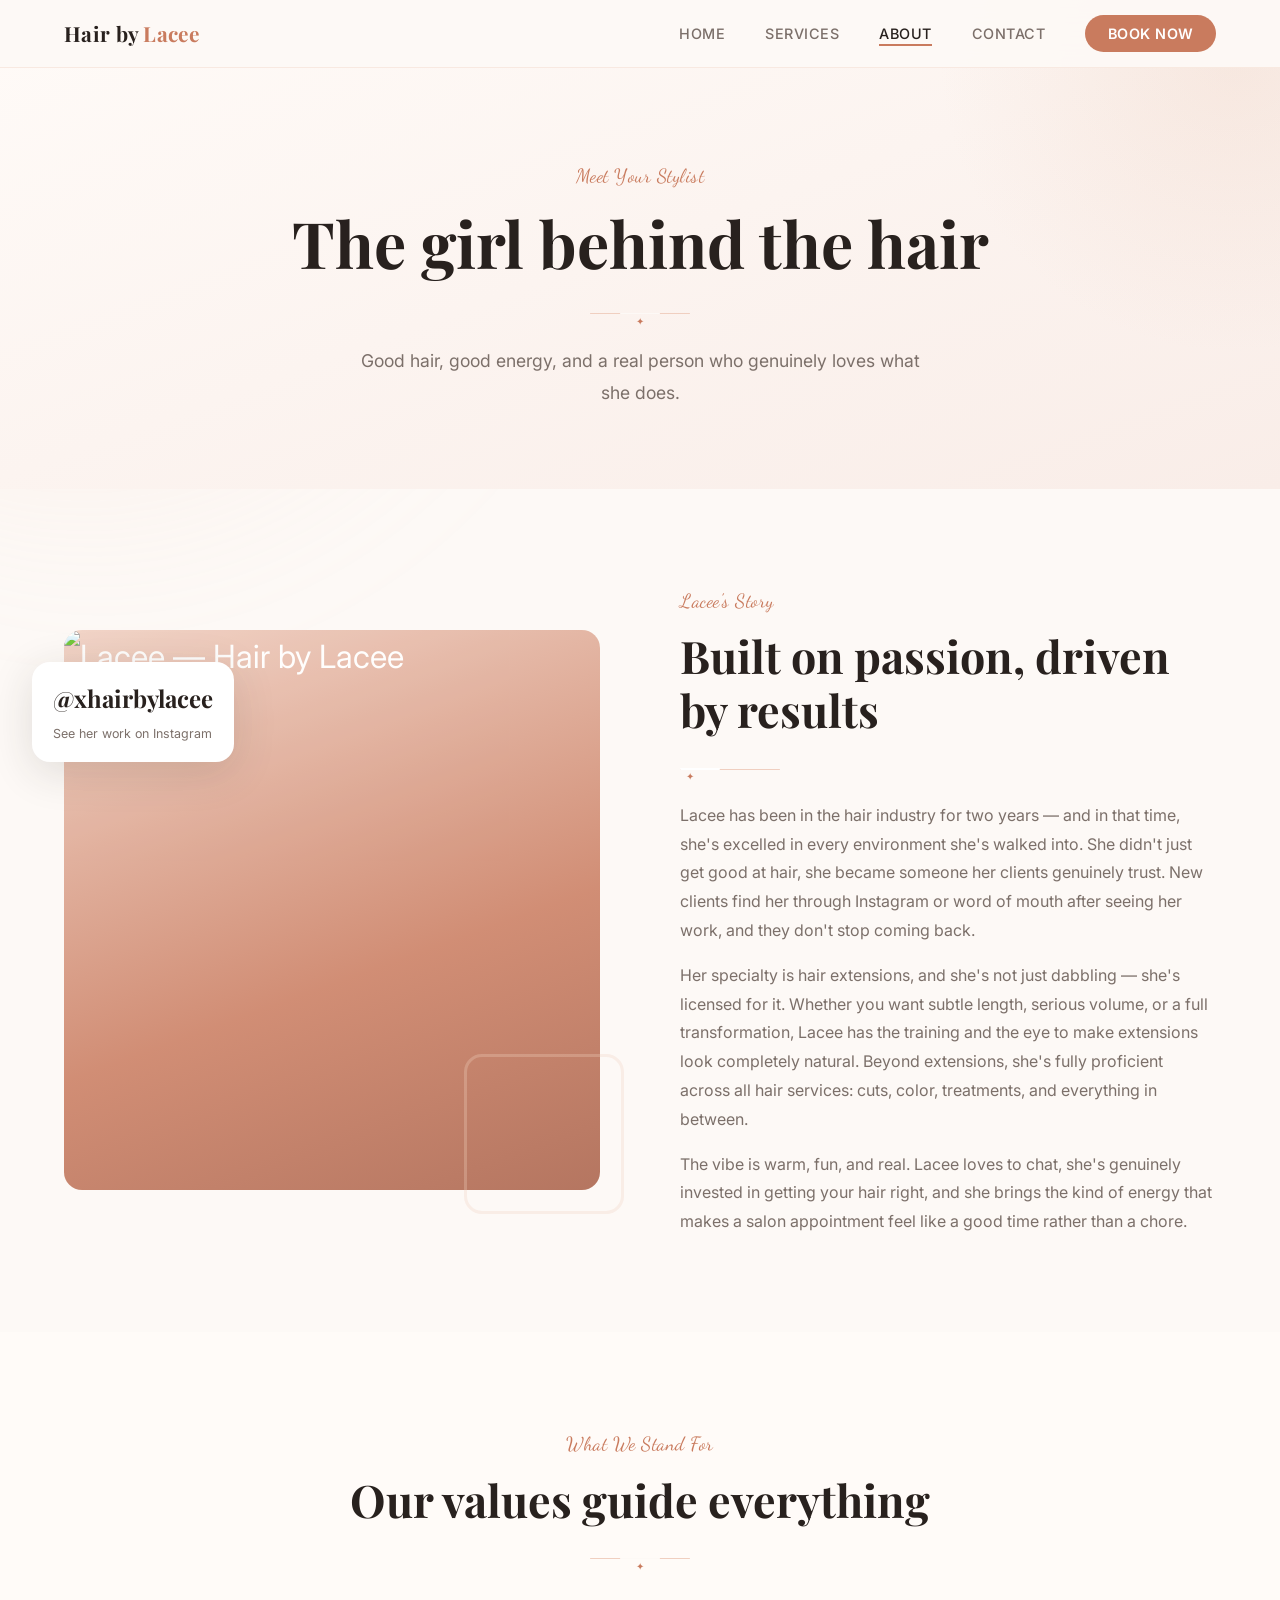
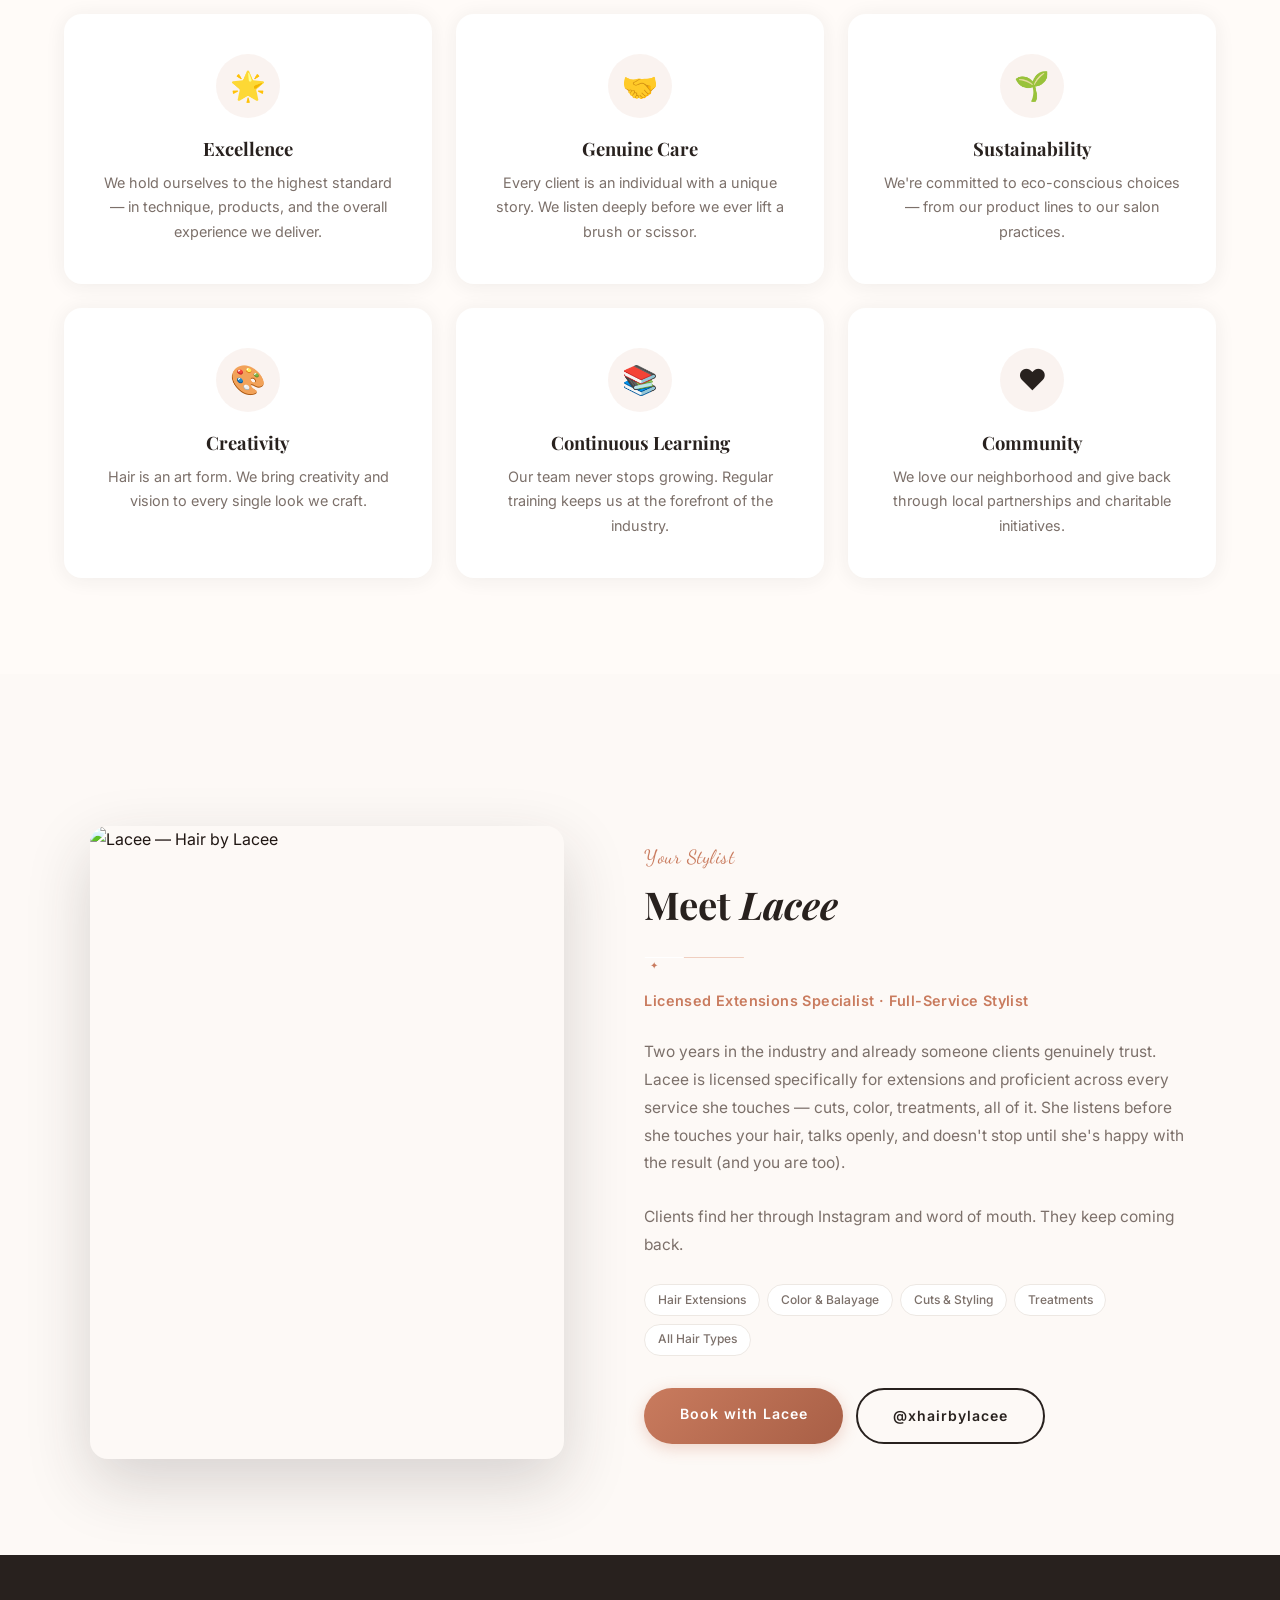
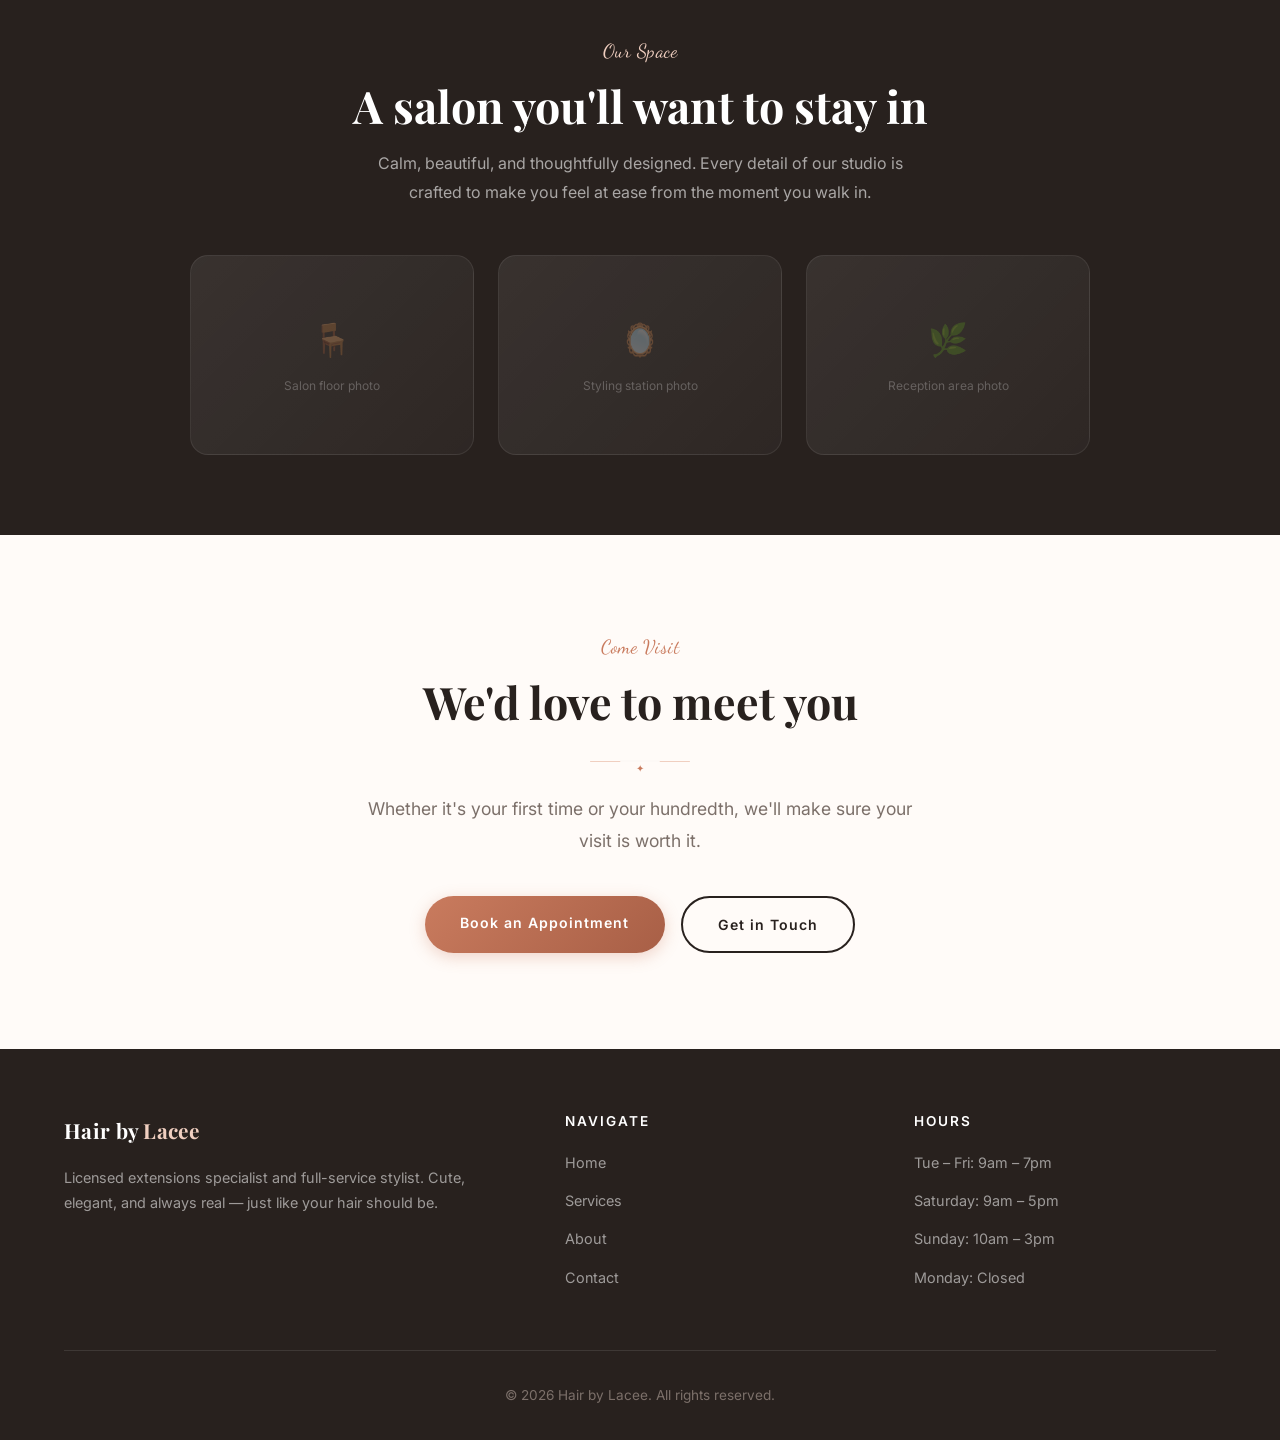
==== commit fb63e915: "Activate all photo img tags — remove placeholders site-wide Photos now load directly from images/ fo" ====
--- a/about.html
+++ b/about.html
@@ -369,15 +369,8 @@
   <section class="section">
     <div class="story-grid">
       <div class="story-image">
-        <!-- LACEE PHOTO 1 — full portrait, ideally vertical/portrait crop
-             Replace placeholder div with:
-             <div class="story-img-main">
-               <img src="images/lacee1.jpg" alt="Lacee — Hair by Lacee" />
-             </div>
-        -->
         <div class="story-img-main">
-          <span style="font-size: 4rem; opacity:0.4;">✂</span>
-          <span style="font-size: 0.9rem; font-family: var(--font-sans); opacity:0.5; margin-top:0.5rem;">lacee1.jpg</span>
+          <img src="images/lacee1.jpg" alt="Lacee — Hair by Lacee" />
         </div>
         <div class="story-img-accent"></div>
         <div class="story-img-tag">
@@ -444,17 +437,8 @@
     <div class="container">
       <div class="meet-lacee-grid fade-in">
 
-        <!-- lacee2.jpg: flowers / over-shoulder portrait — editorial and warm -->
-        <!-- Swap placeholder once lacee2.jpg is in images/:
-             Remove the <div class="meet-photo-ph"> block,
-             add: <img src="images/lacee2.jpg" alt="Lacee" />
-        -->
         <div class="meet-lacee-photo-wrap">
-          <!-- <img src="images/lacee2.jpg" alt="Lacee — Hair by Lacee" /> -->
-          <div class="meet-photo-ph">
-            <span>✂</span>
-            lacee2.jpg
-          </div>
+          <img src="images/lacee2.jpg" alt="Lacee — Hair by Lacee" />
         </div>
 
         <div class="meet-lacee-content">
